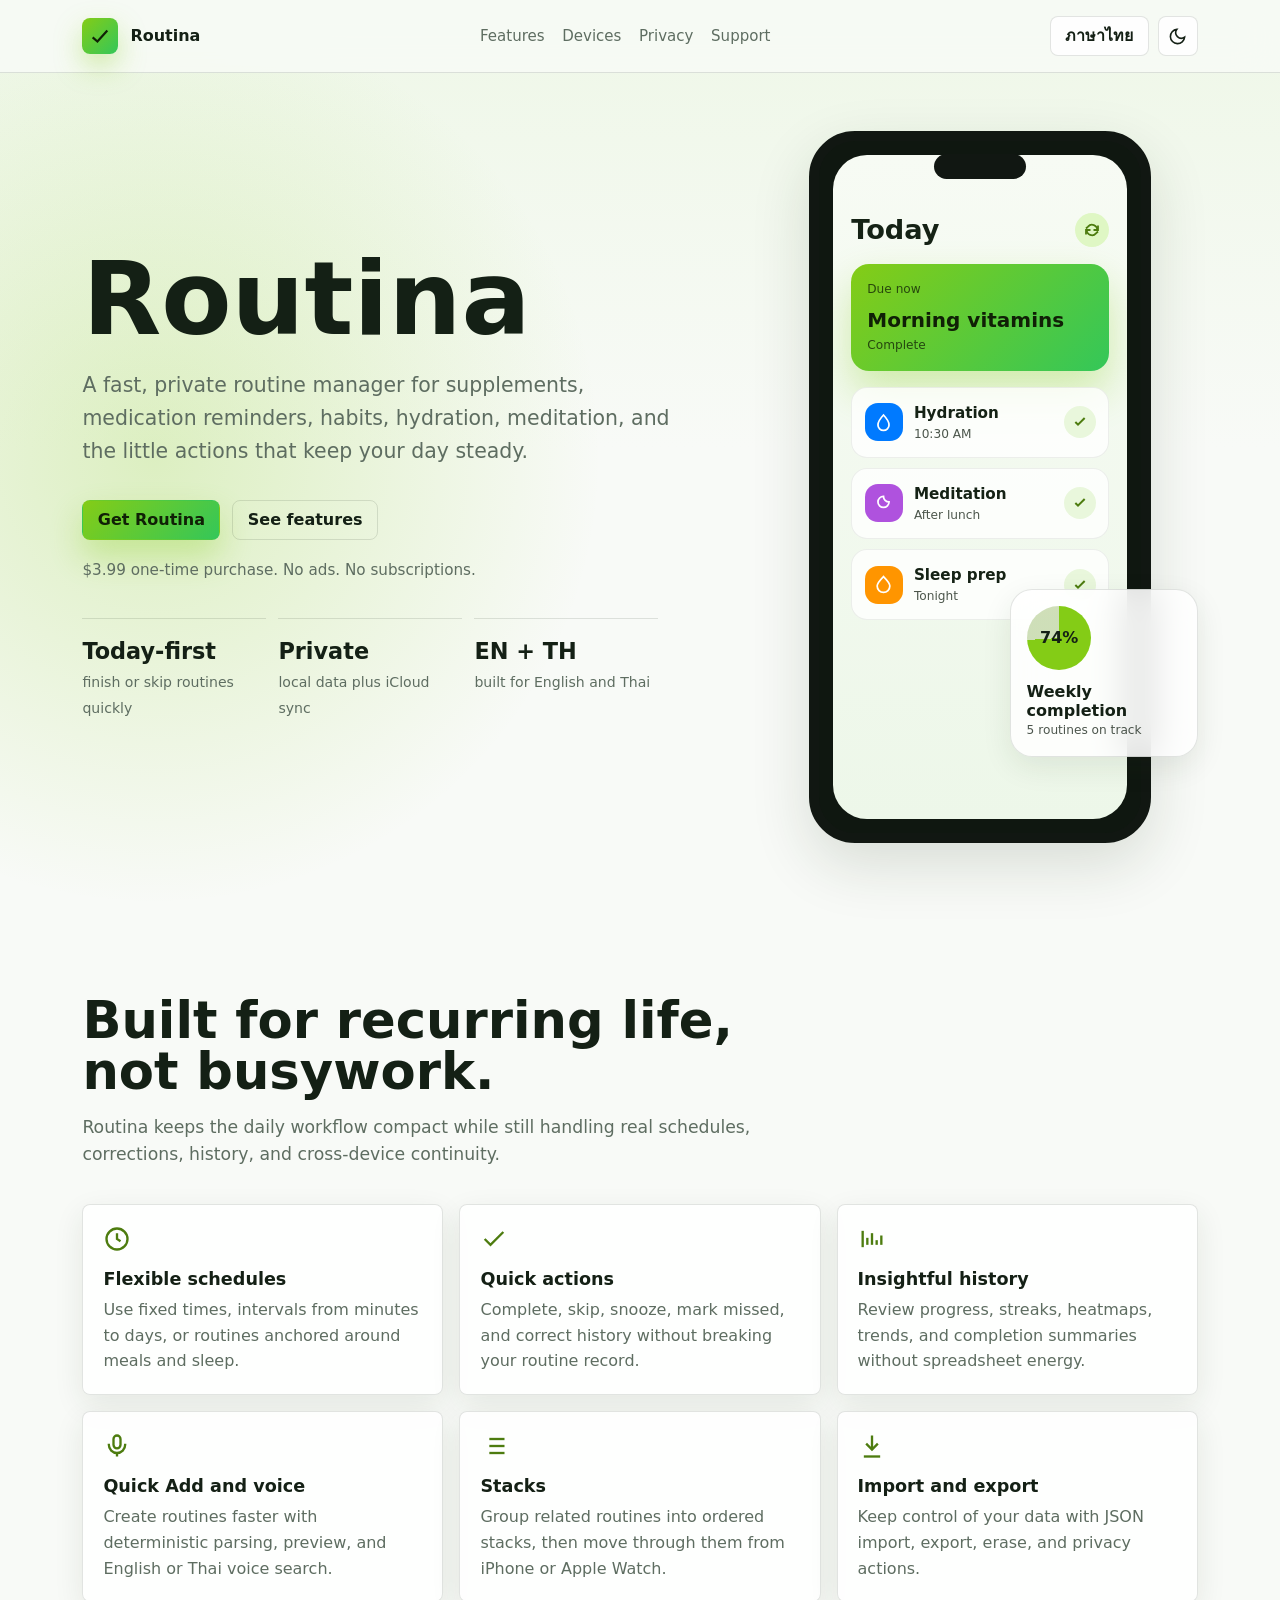
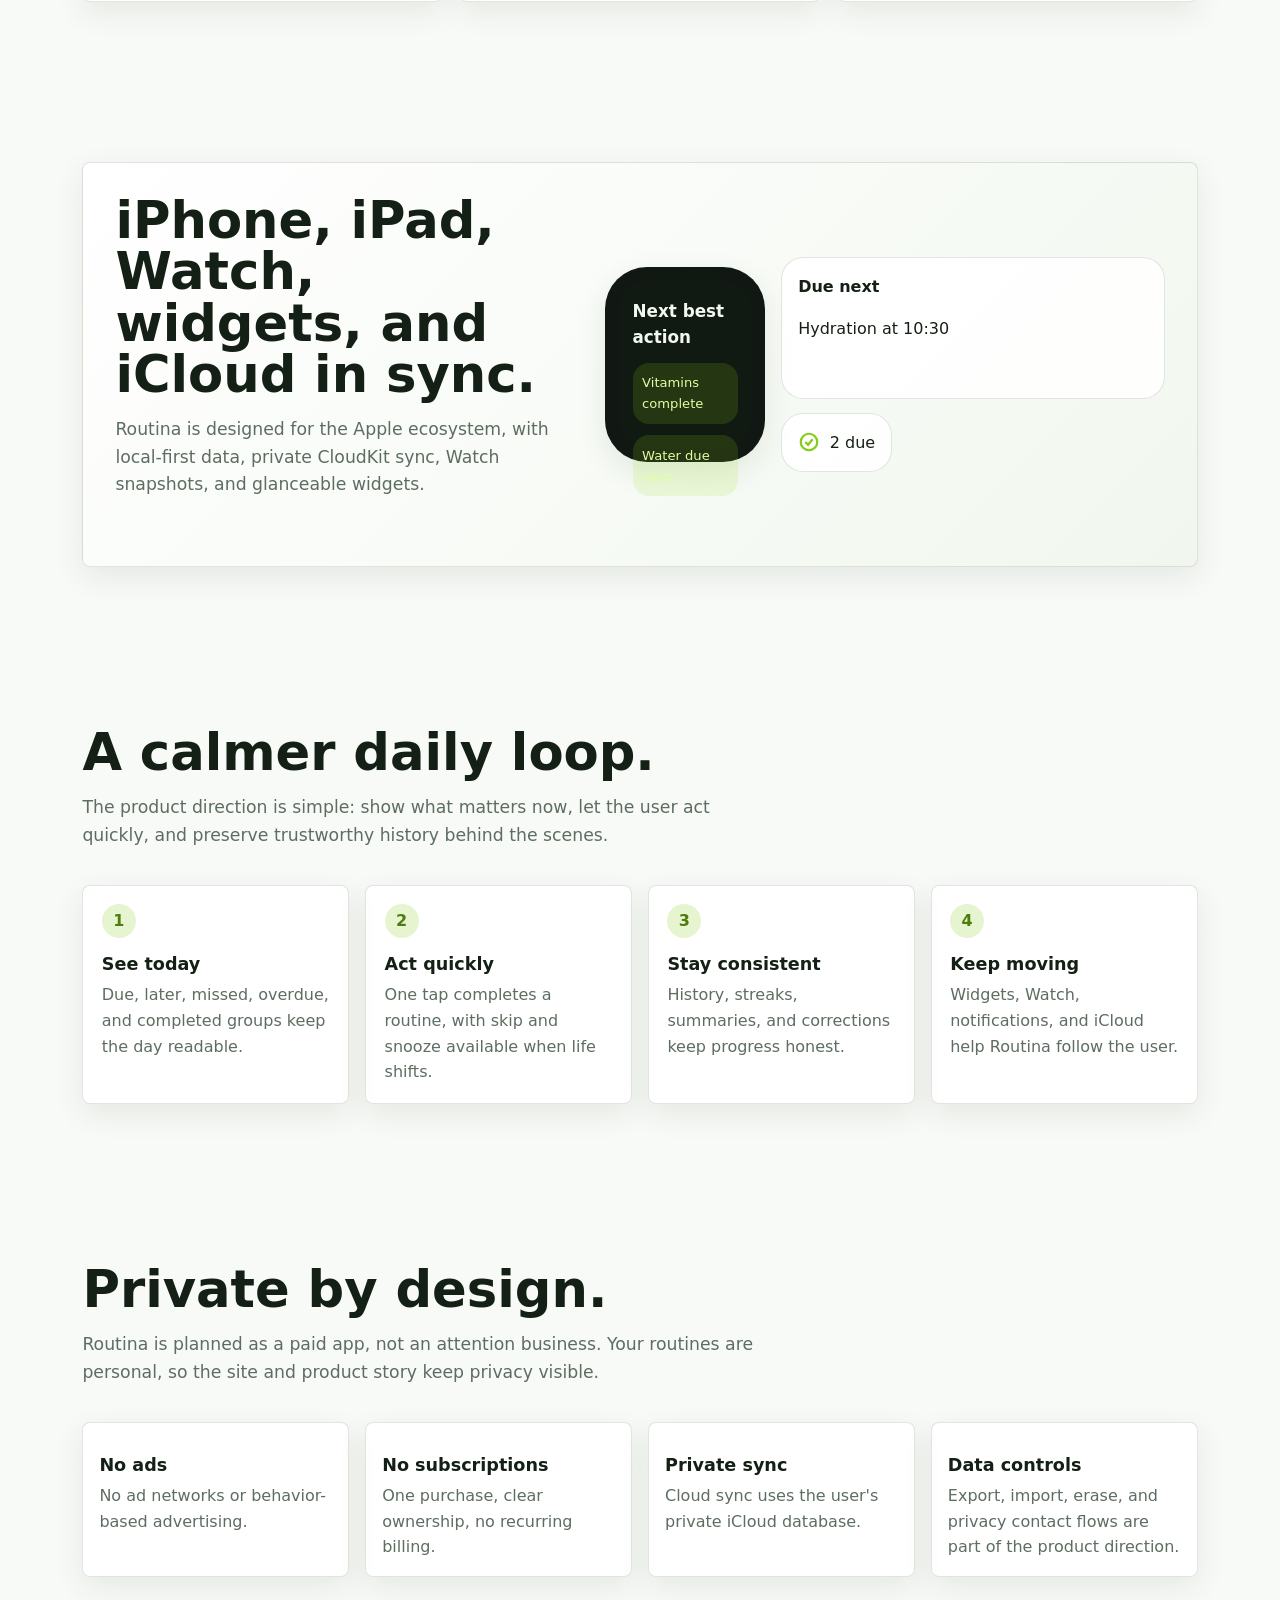
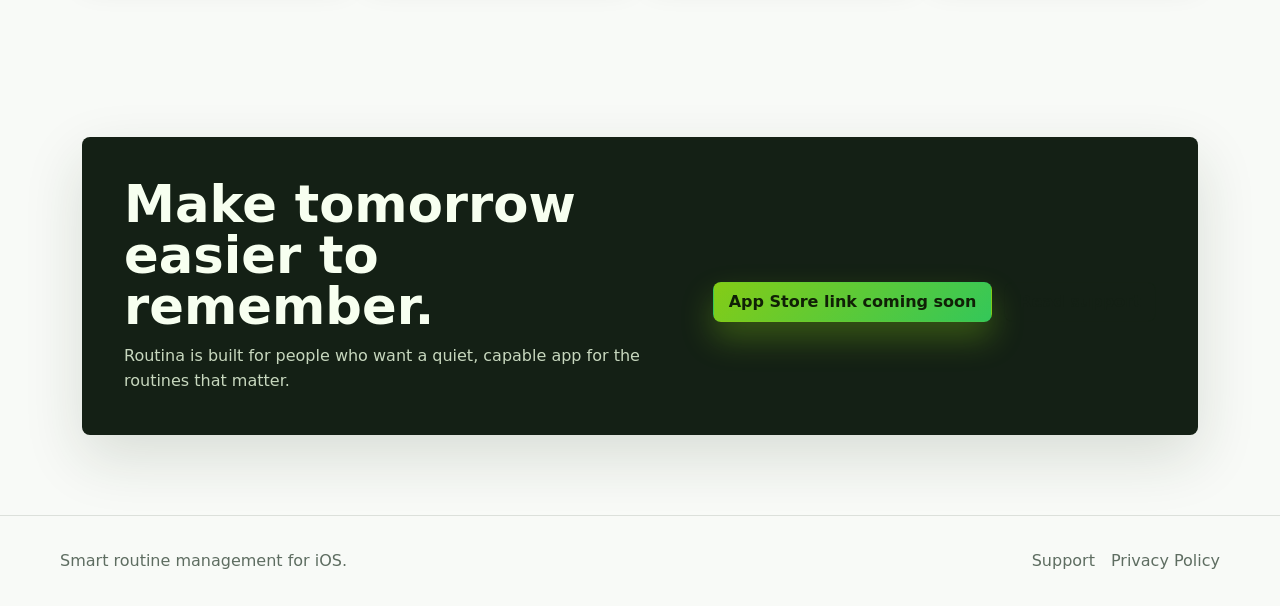
==== index.html @ 9a08f892 "Add Routina landing page" ====
<!doctype html>
<html lang="en">
  <head>
    <meta charset="utf-8">
    <meta name="viewport" content="width=device-width, initial-scale=1">
    <meta name="description" content="Routina is a private, bilingual routine management app for iPhone, iPad, Apple Watch, widgets, and iCloud.">
    <title>Routina | Smart Routine Management for iOS</title>
    <link rel="stylesheet" href="assets/styles.css">
  </head>
  <body>
    <a class="skip-link" href="#main">Skip to content</a>
    <header class="site-header">
      <nav class="nav" aria-label="Primary navigation">
        <a class="brand" href="index.html" aria-label="Routina home">
          <span class="brand-mark" aria-hidden="true">
            <svg width="22" height="22" viewBox="0 0 24 24" fill="none" stroke="currentColor" stroke-width="2.4"><path d="M4 13.5 9.2 18 20 6"/></svg>
          </span>
          <span>Routina</span>
        </a>
        <div class="nav-links">
          <a href="#features" data-i18n="navFeatures">Features</a>
          <a href="#devices" data-i18n="navDevices">Devices</a>
          <a href="#privacy" data-i18n="navPrivacy">Privacy</a>
          <a href="Docs/Support.html" data-i18n="navSupport">Support</a>
        </div>
        <div class="nav-actions">
          <button class="language-toggle" type="button" data-lang-toggle data-i18n="langLabel">ภาษาไทย</button>
          <button class="icon-button" type="button" data-theme-toggle data-i18n-aria="themeLabel" aria-label="Toggle theme"><svg aria-hidden="true" width="19" height="19" viewBox="0 0 24 24" fill="none" stroke="currentColor" stroke-width="2"><path d="M20.99 12.79A9 9 0 1 1 11.21 3a7 7 0 0 0 9.78 9.79Z"/></svg></button>
        </div>
      </nav>
    </header>

    <main id="main">
      <section class="hero" aria-labelledby="hero-title">
        <div class="hero-copy">
          <h1 id="hero-title" data-i18n="heroTitle">Routina</h1>
          <p data-i18n="heroBody">A fast, private routine manager for supplements, medication reminders, habits, hydration, meditation, and the little actions that keep your day steady.</p>
          <div class="hero-actions">
            <a class="button primary" href="#download" data-i18n="heroCta">Get Routina</a>
            <a class="button secondary" href="#features" data-i18n="heroSecondary">See features</a>
          </div>
          <div class="price-line" data-i18n="priceLine">$3.99 one-time purchase. No ads. No subscriptions.</div>
          <div class="hero-proof" aria-label="Product highlights">
            <div class="proof-item">
              <strong data-i18n="proofOneValue">Today-first</strong>
              <span data-i18n="proofOneLabel">finish or skip routines quickly</span>
            </div>
            <div class="proof-item">
              <strong data-i18n="proofTwoValue">Private</strong>
              <span data-i18n="proofTwoLabel">local data plus iCloud sync</span>
            </div>
            <div class="proof-item">
              <strong data-i18n="proofThreeValue">EN + TH</strong>
              <span data-i18n="proofThreeLabel">built for English and Thai</span>
            </div>
          </div>
        </div>

        <div class="phone-stage" aria-label="Routina app preview">
          <div class="phone" aria-hidden="true">
            <div class="phone-screen">
              <div class="screen-top">
                <h2 data-i18n="phoneToday">Today</h2>
                <div class="sync-dot">
                  <svg width="18" height="18" viewBox="0 0 24 24" fill="none" stroke="currentColor" stroke-width="2.4"><path d="M20 6v6h-6"/><path d="M4 18v-6h6"/><path d="M19 12a7 7 0 0 0-12.3-4.6L4 10"/><path d="M5 12a7 7 0 0 0 12.3 4.6L20 14"/></svg>
                </div>
              </div>
              <div class="next-card">
                <span data-i18n="phoneDue">Due now</span>
                <strong data-i18n="phoneMainRoutine">Morning vitamins</strong>
                <span data-i18n="phoneAction">Complete</span>
              </div>
              <div class="routine-list">
                <div class="routine-row">
                  <div class="routine-icon blue"><svg width="19" height="19" viewBox="0 0 24 24" fill="none" stroke="currentColor" stroke-width="2.2"><path d="M12 2.5S5 10 5 15a7 7 0 0 0 14 0c0-5-7-12.5-7-12.5Z"/></svg></div>
                  <div><strong data-i18n="rowOneTitle">Hydration</strong><span data-i18n="rowOneMeta">10:30 AM</span></div>
                  <div class="check-pill"><svg width="16" height="16" viewBox="0 0 24 24" fill="none" stroke="currentColor" stroke-width="3"><path d="m5 12 4 4L19 6"/></svg></div>
                </div>
                <div class="routine-row">
                  <div class="routine-icon purple"><svg width="19" height="19" viewBox="0 0 24 24" fill="none" stroke="currentColor" stroke-width="2.2"><path d="M12 3a7 7 0 0 0 7 7 7 7 0 1 1-7-7Z"/></svg></div>
                  <div><strong data-i18n="rowTwoTitle">Meditation</strong><span data-i18n="rowTwoMeta">After lunch</span></div>
                  <div class="check-pill"><svg width="16" height="16" viewBox="0 0 24 24" fill="none" stroke="currentColor" stroke-width="3"><path d="m5 12 4 4L19 6"/></svg></div>
                </div>
                <div class="routine-row">
                  <div class="routine-icon orange"><svg width="19" height="19" viewBox="0 0 24 24" fill="none" stroke="currentColor" stroke-width="2.2"><path d="M4 14a8 8 0 0 0 16 0c0-4-8-12-8-12S4 10 4 14Z"/></svg></div>
                  <div><strong data-i18n="rowThreeTitle">Sleep prep</strong><span data-i18n="rowThreeMeta">Tonight</span></div>
                  <div class="check-pill"><svg width="16" height="16" viewBox="0 0 24 24" fill="none" stroke="currentColor" stroke-width="3"><path d="m5 12 4 4L19 6"/></svg></div>
                </div>
              </div>
            </div>
          </div>
          <div class="floating-widget mini-widget">
            <div class="widget-ring" data-i18n="widgetProgress">74%</div>
            <strong data-i18n="widgetTitle">Weekly completion</strong>
            <span data-i18n="widgetMeta">5 routines on track</span>
          </div>
        </div>
      </section>

      <section class="section" id="features" aria-labelledby="features-title">
        <div class="section-header">
          <h2 id="features-title" data-i18n="featuresTitle">Built for recurring life, not busywork.</h2>
          <p data-i18n="featuresBody">Routina keeps the daily workflow compact while still handling real schedules, corrections, history, and cross-device continuity.</p>
        </div>
        <div class="feature-grid">
          <article class="feature-card">
            <svg width="28" height="28" viewBox="0 0 24 24" fill="none" stroke="currentColor" stroke-width="2"><circle cx="12" cy="12" r="9"/><path d="M12 7v5l3 2"/></svg>
            <h3 data-i18n="featureOneTitle">Flexible schedules</h3>
            <p data-i18n="featureOneBody">Use fixed times, intervals from minutes to days, or routines anchored around meals and sleep.</p>
          </article>
          <article class="feature-card">
            <svg width="28" height="28" viewBox="0 0 24 24" fill="none" stroke="currentColor" stroke-width="2"><path d="m4 12 5 5L20 6"/></svg>
            <h3 data-i18n="featureTwoTitle">Quick actions</h3>
            <p data-i18n="featureTwoBody">Complete, skip, snooze, mark missed, and correct history without breaking your routine record.</p>
          </article>
          <article class="feature-card">
            <svg width="28" height="28" viewBox="0 0 24 24" fill="none" stroke="currentColor" stroke-width="2"><path d="M4 19V5"/><path d="M8 17v-6"/><path d="M12 17V7"/><path d="M16 17v-4"/><path d="M20 17V9"/></svg>
            <h3 data-i18n="featureThreeTitle">Insightful history</h3>
            <p data-i18n="featureThreeBody">Review progress, streaks, heatmaps, trends, and completion summaries without spreadsheet energy.</p>
          </article>
          <article class="feature-card">
            <svg width="28" height="28" viewBox="0 0 24 24" fill="none" stroke="currentColor" stroke-width="2"><path d="M12 3a3 3 0 0 0-3 3v5a3 3 0 0 0 6 0V6a3 3 0 0 0-3-3Z"/><path d="M19 10v1a7 7 0 0 1-14 0v-1"/><path d="M12 18v3"/></svg>
            <h3 data-i18n="featureFourTitle">Quick Add and voice</h3>
            <p data-i18n="featureFourBody">Create routines faster with deterministic parsing, preview, and English or Thai voice search.</p>
          </article>
          <article class="feature-card">
            <svg width="28" height="28" viewBox="0 0 24 24" fill="none" stroke="currentColor" stroke-width="2"><path d="M8 6h13"/><path d="M8 12h13"/><path d="M8 18h13"/><path d="M3 6h.01"/><path d="M3 12h.01"/><path d="M3 18h.01"/></svg>
            <h3 data-i18n="featureFiveTitle">Stacks</h3>
            <p data-i18n="featureFiveBody">Group related routines into ordered stacks, then move through them from iPhone or Apple Watch.</p>
          </article>
          <article class="feature-card">
            <svg width="28" height="28" viewBox="0 0 24 24" fill="none" stroke="currentColor" stroke-width="2"><path d="M12 3v12"/><path d="m7 10 5 5 5-5"/><path d="M5 21h14"/></svg>
            <h3 data-i18n="featureSixTitle">Import and export</h3>
            <p data-i18n="featureSixBody">Keep control of your data with JSON import, export, erase, and privacy actions.</p>
          </article>
        </div>
      </section>

      <section class="section" id="devices" aria-labelledby="devices-title">
        <div class="device-band">
          <div class="section-header">
            <h2 id="devices-title" data-i18n="devicesTitle">iPhone, iPad, Watch, widgets, and iCloud in sync.</h2>
            <p data-i18n="devicesBody">Routina is designed for the Apple ecosystem, with local-first data, private CloudKit sync, Watch snapshots, and glanceable widgets.</p>
          </div>
          <div class="watch-widget" aria-hidden="true">
            <div class="watch">
              <div class="watch-screen">
                <strong data-i18n="watchTitle">Next best action</strong>
                <div class="watch-row" data-i18n="watchRowOne">Vitamins complete</div>
                <div class="watch-row" data-i18n="watchRowTwo">Water due soon</div>
              </div>
            </div>
            <div class="widget-stack">
              <div class="home-widget">
                <strong data-i18n="homeWidgetTitle">Due next</strong>
                <p data-i18n="homeWidgetBody">Hydration at 10:30</p>
              </div>
              <div class="lock-widget">
                <svg width="22" height="22" viewBox="0 0 24 24" fill="none" stroke="var(--accent)" stroke-width="2.4"><circle cx="12" cy="12" r="9"/><path d="m8 12 3 3 5-6"/></svg>
                <span data-i18n="lockWidgetBody">2 due</span>
              </div>
            </div>
          </div>
        </div>
      </section>

      <section class="section" aria-labelledby="workflow-title">
        <div class="section-header">
          <h2 id="workflow-title" data-i18n="workflowTitle">A calmer daily loop.</h2>
          <p data-i18n="workflowBody">The product direction is simple: show what matters now, let the user act quickly, and preserve trustworthy history behind the scenes.</p>
        </div>
        <div class="timeline">
          <article class="timeline-item"><span class="number">1</span><h3 data-i18n="stepOneTitle">See today</h3><p data-i18n="stepOneBody">Due, later, missed, overdue, and completed groups keep the day readable.</p></article>
          <article class="timeline-item"><span class="number">2</span><h3 data-i18n="stepTwoTitle">Act quickly</h3><p data-i18n="stepTwoBody">One tap completes a routine, with skip and snooze available when life shifts.</p></article>
          <article class="timeline-item"><span class="number">3</span><h3 data-i18n="stepThreeTitle">Stay consistent</h3><p data-i18n="stepThreeBody">History, streaks, summaries, and corrections keep progress honest.</p></article>
          <article class="timeline-item"><span class="number">4</span><h3 data-i18n="stepFourTitle">Keep moving</h3><p data-i18n="stepFourBody">Widgets, Watch, notifications, and iCloud help Routina follow the user.</p></article>
        </div>
      </section>

      <section class="section" id="privacy" aria-labelledby="privacy-title">
        <div class="section-header">
          <h2 id="privacy-title" data-i18n="privacyTitle">Private by design.</h2>
          <p data-i18n="privacyBody">Routina is planned as a paid app, not an attention business. Your routines are personal, so the site and product story keep privacy visible.</p>
        </div>
        <div class="privacy-strip">
          <article class="privacy-item"><h3 data-i18n="privacyOneTitle">No ads</h3><p data-i18n="privacyOneBody">No ad networks or behavior-based advertising.</p></article>
          <article class="privacy-item"><h3 data-i18n="privacyTwoTitle">No subscriptions</h3><p data-i18n="privacyTwoBody">One purchase, clear ownership, no recurring billing.</p></article>
          <article class="privacy-item"><h3 data-i18n="privacyThreeTitle">Private sync</h3><p data-i18n="privacyThreeBody">Cloud sync uses the user's private iCloud database.</p></article>
          <article class="privacy-item"><h3 data-i18n="privacyFourTitle">Data controls</h3><p data-i18n="privacyFourBody">Export, import, erase, and privacy contact flows are part of the product direction.</p></article>
        </div>
      </section>

      <section class="section" id="download" aria-labelledby="download-title">
        <div class="download-band">
          <div>
            <h2 id="download-title" data-i18n="finalTitle">Make tomorrow easier to remember.</h2>
            <p data-i18n="finalBody">Routina is built for people who want a quiet, capable app for the routines that matter.</p>
          </div>
          <div class="hero-actions">
            <a class="button primary" href="#" data-i18n="finalCta">App Store link coming soon</a>
            <a class="button secondary" href="Docs/Support.html" data-i18n="finalSupport">Read support</a>
          </div>
        </div>
      </section>
    </main>

    <footer class="site-footer">
      <div class="footer-inner">
        <span data-i18n="footerTagline">Smart routine management for iOS.</span>
        <div class="footer-links">
          <a href="Docs/Support.html" data-i18n="navSupport">Support</a>
          <a href="Docs/Privacy.html" data-i18n="navDocsPrivacy">Privacy Policy</a>
        </div>
      </div>
    </footer>
    <script src="assets/site.js"></script>
  </body>
</html>
---- assets/styles.css ----
:root {
  color-scheme: light;
  --bg: #f8faf7;
  --bg-strong: #eef7e7;
  --surface: #ffffff;
  --surface-soft: #f1f7ee;
  --surface-elevated: rgba(255, 255, 255, 0.86);
  --text: #142015;
  --muted: #5e6d61;
  --border: rgba(20, 32, 21, 0.12);
  --accent: #84cc16;
  --accent-strong: #4d7c0f;
  --orange: #ff9500;
  --green: #34c759;
  --blue: #007aff;
  --purple: #af52de;
  --amber: #f59e0b;
  --red: #ef4444;
  --shadow: 0 22px 60px rgba(31, 52, 22, 0.14);
  --shadow-soft: 0 10px 30px rgba(31, 52, 22, 0.09);
  --radius: 8px;
  --max: 1160px;
}

:root[data-theme="dark"] {
  color-scheme: dark;
  --bg: #071108;
  --bg-strong: #101d12;
  --surface: #111a12;
  --surface-soft: #172417;
  --surface-elevated: rgba(17, 26, 18, 0.88);
  --text: #f3f8ef;
  --muted: #afbaaa;
  --border: rgba(243, 248, 239, 0.13);
  --accent: #9be31f;
  --accent-strong: #c7f85f;
  --shadow: 0 22px 60px rgba(0, 0, 0, 0.42);
  --shadow-soft: 0 10px 30px rgba(0, 0, 0, 0.25);
}

* {
  box-sizing: border-box;
}

html {
  scroll-behavior: smooth;
}

body {
  margin: 0;
  background:
    radial-gradient(circle at 12% 12%, color-mix(in srgb, var(--accent) 24%, transparent), transparent 28rem),
    linear-gradient(180deg, var(--bg-strong), var(--bg) 28rem);
  color: var(--text);
  font-family: Inter, ui-sans-serif, system-ui, -apple-system, BlinkMacSystemFont, "Segoe UI", sans-serif;
  font-size: 16px;
  line-height: 1.6;
}

body.docs-page {
  background: linear-gradient(180deg, var(--bg-strong), var(--bg) 18rem);
}

a {
  color: inherit;
}

img,
svg {
  display: block;
  max-width: 100%;
}

button {
  font: inherit;
}

.skip-link {
  position: fixed;
  left: 1rem;
  top: 1rem;
  z-index: 100;
  transform: translateY(-150%);
  background: var(--text);
  color: var(--bg);
  padding: 0.7rem 1rem;
  border-radius: var(--radius);
}

.skip-link:focus {
  transform: translateY(0);
}

.site-header {
  position: sticky;
  top: 0;
  z-index: 20;
  backdrop-filter: blur(20px);
  background: color-mix(in srgb, var(--bg) 82%, transparent);
  border-bottom: 1px solid var(--border);
}

.nav {
  max-width: var(--max);
  margin: 0 auto;
  min-height: 72px;
  padding: 0 1.4rem;
  display: flex;
  align-items: center;
  justify-content: space-between;
  gap: 1.25rem;
}

.brand {
  display: inline-flex;
  align-items: center;
  gap: 0.75rem;
  text-decoration: none;
  font-weight: 800;
  letter-spacing: 0;
}

.brand-mark {
  width: 36px;
  height: 36px;
  border-radius: 8px;
  display: grid;
  place-items: center;
  background: linear-gradient(135deg, var(--accent), #34c759);
  color: #102006;
  box-shadow: 0 12px 28px color-mix(in srgb, var(--accent) 35%, transparent);
}

.nav-links {
  display: flex;
  align-items: center;
  gap: 1.1rem;
  font-size: 0.94rem;
  color: var(--muted);
}

.nav-links a {
  text-decoration: none;
}

.nav-links a:hover {
  color: var(--text);
}

.nav-actions {
  display: flex;
  align-items: center;
  gap: 0.55rem;
}

.icon-button,
.language-toggle,
.button {
  min-height: 40px;
  border: 1px solid var(--border);
  border-radius: var(--radius);
  background: var(--surface-elevated);
  color: var(--text);
  display: inline-flex;
  align-items: center;
  justify-content: center;
  gap: 0.5rem;
  cursor: pointer;
  text-decoration: none;
  transition: transform 160ms ease, border-color 160ms ease, background 160ms ease;
}

.icon-button {
  width: 40px;
}

.language-toggle,
.button {
  padding: 0 0.9rem;
  font-weight: 750;
}

.button.primary {
  border-color: transparent;
  background: linear-gradient(135deg, var(--accent), var(--green));
  color: #102006;
  box-shadow: 0 16px 32px color-mix(in srgb, var(--accent) 32%, transparent);
}

.button.secondary {
  background: transparent;
}

.button:hover,
.icon-button:hover,
.language-toggle:hover {
  transform: translateY(-1px);
  border-color: color-mix(in srgb, var(--accent) 55%, var(--border));
}

.hero,
.section,
.docs-shell {
  max-width: var(--max);
  margin: 0 auto;
  padding-left: 1.4rem;
  padding-right: 1.4rem;
}

.hero {
  min-height: calc(100vh - 72px);
  display: grid;
  grid-template-columns: minmax(0, 1fr) minmax(330px, 0.72fr);
  gap: clamp(2rem, 6vw, 5rem);
  align-items: center;
  padding-top: 3.6rem;
  padding-bottom: 4.5rem;
}

.hero-copy h1 {
  max-width: 12ch;
  margin: 0;
  font-size: clamp(3.25rem, 8vw, 7.4rem);
  line-height: 0.9;
  letter-spacing: 0;
}

.hero-copy p {
  max-width: 40rem;
  margin: 1.5rem 0 0;
  color: var(--muted);
  font-size: clamp(1.05rem, 2vw, 1.28rem);
}

.hero-actions {
  display: flex;
  flex-wrap: wrap;
  gap: 0.75rem;
  margin-top: 2rem;
}

.price-line {
  margin-top: 1.15rem;
  color: var(--muted);
  font-size: 0.95rem;
}

.hero-proof {
  display: grid;
  grid-template-columns: repeat(3, minmax(0, 1fr));
  gap: 0.75rem;
  margin-top: 2.25rem;
  max-width: 36rem;
}

.proof-item {
  border-top: 1px solid var(--border);
  padding-top: 0.9rem;
}

.proof-item strong {
  display: block;
  font-size: 1.4rem;
}

.proof-item span {
  color: var(--muted);
  font-size: 0.88rem;
}

.phone-stage {
  position: relative;
  min-height: 620px;
  display: grid;
  place-items: center;
}

.phone {
  position: relative;
  width: min(100%, 342px);
  aspect-ratio: 0.48;
  border: 10px solid #111712;
  border-radius: 46px;
  background: #0f1710;
  box-shadow: var(--shadow);
  padding: 14px;
  overflow: hidden;
}

:root[data-theme="dark"] .phone {
  border-color: #202820;
}

.phone::before {
  content: "";
  position: absolute;
  top: 13px;
  left: 50%;
  width: 92px;
  height: 25px;
  transform: translateX(-50%);
  border-radius: 999px;
  background: #111712;
  z-index: 2;
}

.phone-screen {
  height: 100%;
  border-radius: 34px;
  background: linear-gradient(180deg, #f7fbf4 0%, #edf7e9 100%);
  color: #152215;
  padding: 58px 18px 18px;
  overflow: hidden;
}

.screen-top {
  display: flex;
  justify-content: space-between;
  align-items: center;
  gap: 1rem;
}

.screen-top h2 {
  margin: 0;
  font-size: 1.7rem;
  line-height: 1;
}

.sync-dot {
  width: 34px;
  height: 34px;
  border-radius: 50%;
  background: #dff7c4;
  display: grid;
  place-items: center;
  color: #4d7c0f;
}

.next-card {
  margin-top: 1.1rem;
  padding: 1rem;
  border-radius: 18px;
  background: linear-gradient(135deg, #84cc16, #34c759);
  color: #102006;
  box-shadow: 0 20px 40px rgba(132, 204, 22, 0.32);
}

.next-card span,
.routine-row span,
.mini-widget span {
  display: block;
  font-size: 0.76rem;
  opacity: 0.76;
}

.next-card strong {
  display: block;
  margin-top: 0.25rem;
  font-size: 1.25rem;
}

.routine-list {
  display: grid;
  gap: 0.65rem;
  margin-top: 1rem;
}

.routine-row {
  display: grid;
  grid-template-columns: 38px 1fr auto;
  align-items: center;
  gap: 0.7rem;
  padding: 0.78rem;
  border-radius: 16px;
  background: rgba(255, 255, 255, 0.78);
  border: 1px solid rgba(21, 34, 21, 0.07);
}

.routine-icon {
  width: 38px;
  height: 38px;
  border-radius: 13px;
  display: grid;
  place-items: center;
  color: white;
}

.routine-icon.orange { background: var(--orange); }
.routine-icon.blue { background: var(--blue); }
.routine-icon.purple { background: var(--purple); }
.routine-icon.red { background: var(--red); }

.routine-row strong {
  display: block;
  font-size: 0.95rem;
}

.check-pill {
  width: 32px;
  height: 32px;
  border-radius: 50%;
  background: #e9f7dc;
  display: grid;
  place-items: center;
  color: #4d7c0f;
}

.floating-widget {
  position: absolute;
  right: 0;
  bottom: 86px;
  width: 188px;
  padding: 1rem;
  border-radius: 22px;
  background: var(--surface-elevated);
  border: 1px solid var(--border);
  box-shadow: var(--shadow-soft);
  backdrop-filter: blur(18px);
}

.widget-ring {
  width: 64px;
  height: 64px;
  border-radius: 50%;
  background: conic-gradient(var(--accent) 74%, color-mix(in srgb, var(--accent) 20%, var(--border)) 0);
  display: grid;
  place-items: center;
  color: var(--text);
  font-weight: 850;
  margin-bottom: 0.75rem;
}

.mini-widget strong {
  display: block;
  line-height: 1.2;
}

.section {
  padding-top: 5rem;
  padding-bottom: 5rem;
}

.section-header {
  max-width: 680px;
  margin-bottom: 2.2rem;
}

.section-header h2,
.docs-shell h1 {
  margin: 0;
  font-size: clamp(2rem, 4vw, 3.6rem);
  line-height: 1;
  letter-spacing: 0;
}

.section-header p,
.docs-shell .lead {
  margin: 1rem 0 0;
  color: var(--muted);
  font-size: 1.08rem;
}

.feature-grid {
  display: grid;
  grid-template-columns: repeat(3, minmax(0, 1fr));
  gap: 1rem;
}

.feature-card,
.timeline-item,
.privacy-item,
.support-card {
  border: 1px solid var(--border);
  border-radius: var(--radius);
  background: var(--surface-elevated);
  box-shadow: var(--shadow-soft);
}

.feature-card {
  padding: 1.25rem;
}

.feature-card svg,
.support-card svg {
  color: var(--accent-strong);
}

.feature-card h3,
.timeline-item h3,
.privacy-item h3,
.support-card h2 {
  margin: 1rem 0 0.45rem;
  font-size: 1.1rem;
  line-height: 1.2;
}

.feature-card p,
.timeline-item p,
.privacy-item p,
.support-card p,
.support-card li {
  color: var(--muted);
  margin: 0;
}

.device-band {
  display: grid;
  grid-template-columns: minmax(0, 0.9fr) minmax(0, 1.1fr);
  gap: 2rem;
  align-items: center;
  padding: 2rem;
  border-radius: var(--radius);
  background: linear-gradient(135deg, var(--surface), var(--surface-soft));
  border: 1px solid var(--border);
  box-shadow: var(--shadow-soft);
}

.watch-widget {
  display: grid;
  grid-template-columns: 160px 1fr;
  gap: 1rem;
  align-items: center;
}

.watch {
  aspect-ratio: 0.82;
  border-radius: 42px;
  padding: 13px;
  background: #111712;
  box-shadow: var(--shadow-soft);
}

.watch-screen {
  height: 100%;
  border-radius: 32px;
  background: #111a12;
  color: #f3f8ef;
  padding: 1.1rem 0.9rem;
}

.watch-screen strong {
  display: block;
  font-size: 1.05rem;
}

.watch-row {
  margin-top: 0.7rem;
  padding: 0.6rem;
  border-radius: 16px;
  background: rgba(155, 227, 31, 0.14);
  color: #dfffa1;
  font-size: 0.82rem;
}

.widget-stack {
  display: grid;
  gap: 0.85rem;
}

.home-widget,
.lock-widget {
  border: 1px solid var(--border);
  background: var(--surface-elevated);
  border-radius: 22px;
  padding: 1rem;
}

.home-widget {
  min-height: 142px;
}

.lock-widget {
  display: inline-flex;
  width: fit-content;
  align-items: center;
  gap: 0.6rem;
}

.timeline {
  display: grid;
  grid-template-columns: repeat(4, minmax(0, 1fr));
  gap: 1rem;
}

.timeline-item {
  padding: 1.15rem;
}

.timeline-item .number {
  display: inline-grid;
  place-items: center;
  width: 34px;
  height: 34px;
  border-radius: 50%;
  background: color-mix(in srgb, var(--accent) 20%, var(--surface));
  color: var(--accent-strong);
  font-weight: 850;
}

.privacy-strip {
  display: grid;
  grid-template-columns: repeat(4, minmax(0, 1fr));
  gap: 1rem;
}

.privacy-item {
  padding: 1rem;
}

.download-band {
  display: grid;
  grid-template-columns: minmax(0, 1fr) auto;
  gap: 1rem;
  align-items: center;
  border-radius: var(--radius);
  background: #142015;
  color: #f7fff0;
  padding: clamp(1.5rem, 4vw, 2.6rem);
  box-shadow: var(--shadow);
}

.download-band p {
  color: #c7d7be;
  margin: 0.65rem 0 0;
  max-width: 42rem;
}

.download-band h2 {
  margin: 0;
  font-size: clamp(2rem, 4vw, 3.6rem);
  line-height: 1;
}

.site-footer {
  border-top: 1px solid var(--border);
  padding: 2rem 1.4rem;
  color: var(--muted);
}

.footer-inner {
  max-width: var(--max);
  margin: 0 auto;
  display: flex;
  justify-content: space-between;
  gap: 1rem;
  flex-wrap: wrap;
}

.footer-links {
  display: flex;
  gap: 1rem;
  flex-wrap: wrap;
}

.footer-links a {
  color: var(--muted);
  text-decoration: none;
}

.footer-links a:hover {
  color: var(--text);
}

.docs-shell {
  padding-top: 4rem;
  padding-bottom: 5rem;
}

.docs-grid {
  margin-top: 2rem;
  display: grid;
  grid-template-columns: minmax(0, 1fr);
  gap: 1rem;
  max-width: 820px;
}

.support-card {
  padding: 1.4rem;
}

.support-card ul {
  margin: 0.8rem 0 0;
  padding-left: 1.2rem;
}

.support-card li + li {
  margin-top: 0.4rem;
}

.doc-meta {
  display: inline-flex;
  margin-bottom: 1rem;
  color: var(--muted);
  font-size: 0.95rem;
}

@media (prefers-reduced-motion: no-preference) {
  .phone {
    animation: lift 5s ease-in-out infinite;
  }

  .floating-widget {
    animation: drift 5.5s ease-in-out infinite;
  }
}

@keyframes lift {
  0%, 100% { transform: translateY(0); }
  50% { transform: translateY(-10px); }
}

@keyframes drift {
  0%, 100% { transform: translateY(0) rotate(0deg); }
  50% { transform: translateY(8px) rotate(-1deg); }
}

@media (max-width: 900px) {
  .nav {
    min-height: auto;
    padding-top: 0.85rem;
    padding-bottom: 0.85rem;
    flex-wrap: wrap;
  }

  .nav-links {
    order: 3;
    width: 100%;
    justify-content: space-between;
    overflow-x: auto;
    padding-bottom: 0.2rem;
  }

  .hero {
    min-height: auto;
    grid-template-columns: 1fr;
    padding-top: 3rem;
  }

  .phone-stage {
    min-height: 560px;
  }

  .floating-widget {
    right: 4%;
  }

  .feature-grid,
  .timeline,
  .privacy-strip {
    grid-template-columns: repeat(2, minmax(0, 1fr));
  }

  .device-band,
  .download-band {
    grid-template-columns: 1fr;
  }
}

@media (max-width: 620px) {
  .brand span {
    display: none;
  }

  .hero,
  .section,
  .docs-shell {
    padding-left: 1rem;
    padding-right: 1rem;
  }

  .hero-copy h1 {
    max-width: 9ch;
  }

  .hero-proof,
  .feature-grid,
  .timeline,
  .privacy-strip,
  .watch-widget {
    grid-template-columns: 1fr;
  }

  .phone-stage {
    min-height: 520px;
  }

  .phone {
    width: min(100%, 300px);
  }

  .floating-widget {
    width: 164px;
    right: 0.4rem;
    bottom: 42px;
  }

  .device-band {
    padding: 1rem;
  }

  .download-band .hero-actions {
    margin-top: 0.5rem;
  }
}
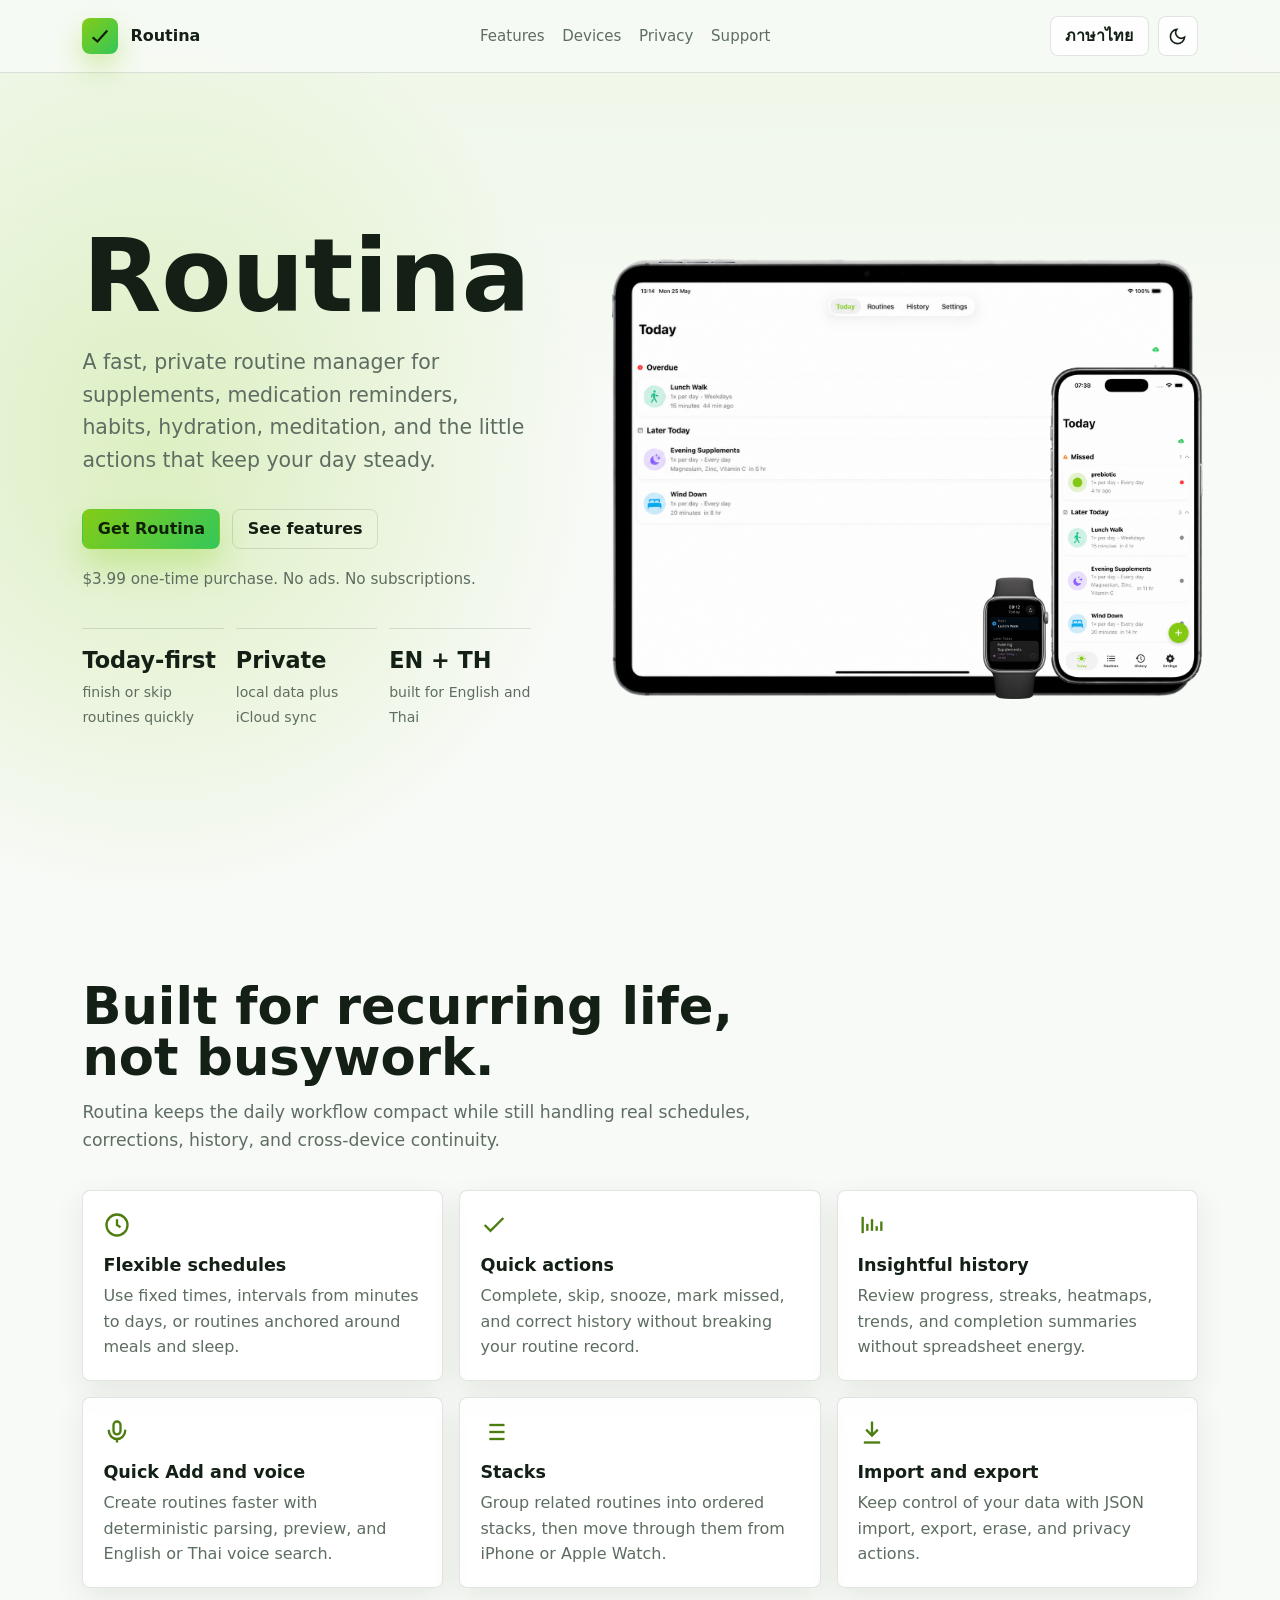
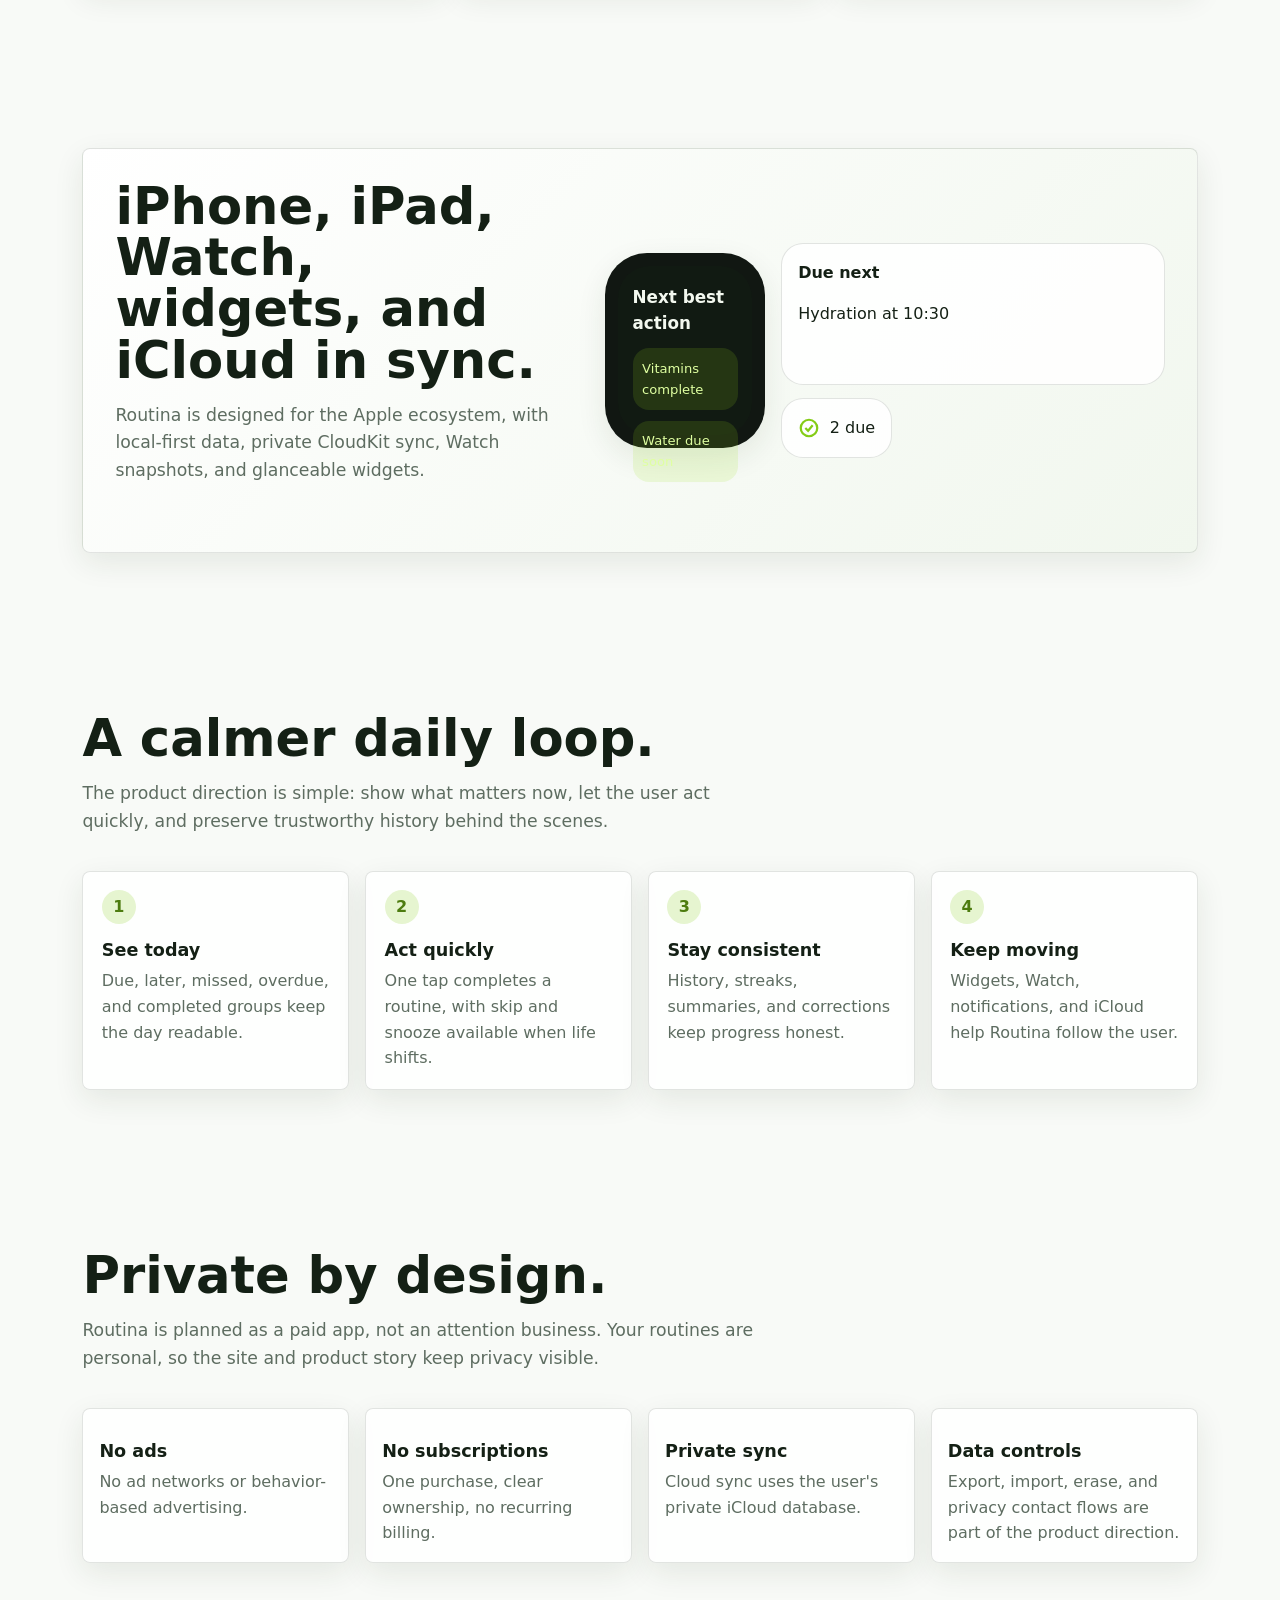
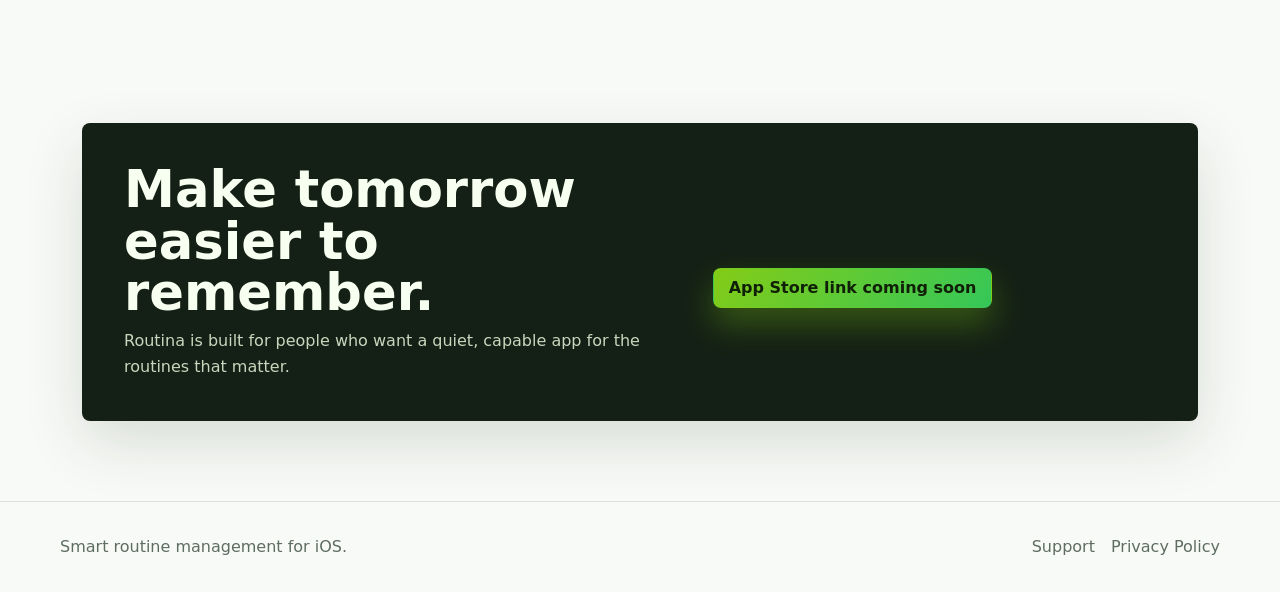
==== commit 4d423501: "update devices layout (iphone, ipad, watch)" ====
--- a/index.html
+++ b/index.html
@@ -56,44 +56,31 @@
           </div>
         </div>
 
-        <div class="phone-stage" aria-label="Routina app preview">
-          <div class="phone" aria-hidden="true">
-            <div class="phone-screen">
-              <div class="screen-top">
-                <h2 data-i18n="phoneToday">Today</h2>
-                <div class="sync-dot">
-                  <svg width="18" height="18" viewBox="0 0 24 24" fill="none" stroke="currentColor" stroke-width="2.4"><path d="M20 6v6h-6"/><path d="M4 18v-6h6"/><path d="M19 12a7 7 0 0 0-12.3-4.6L4 10"/><path d="M5 12a7 7 0 0 0 12.3 4.6L20 14"/></svg>
-                </div>
-              </div>
-              <div class="next-card">
-                <span data-i18n="phoneDue">Due now</span>
-                <strong data-i18n="phoneMainRoutine">Morning vitamins</strong>
-                <span data-i18n="phoneAction">Complete</span>
-              </div>
-              <div class="routine-list">
-                <div class="routine-row">
-                  <div class="routine-icon blue"><svg width="19" height="19" viewBox="0 0 24 24" fill="none" stroke="currentColor" stroke-width="2.2"><path d="M12 2.5S5 10 5 15a7 7 0 0 0 14 0c0-5-7-12.5-7-12.5Z"/></svg></div>
-                  <div><strong data-i18n="rowOneTitle">Hydration</strong><span data-i18n="rowOneMeta">10:30 AM</span></div>
-                  <div class="check-pill"><svg width="16" height="16" viewBox="0 0 24 24" fill="none" stroke="currentColor" stroke-width="3"><path d="m5 12 4 4L19 6"/></svg></div>
-                </div>
-                <div class="routine-row">
-                  <div class="routine-icon purple"><svg width="19" height="19" viewBox="0 0 24 24" fill="none" stroke="currentColor" stroke-width="2.2"><path d="M12 3a7 7 0 0 0 7 7 7 7 0 1 1-7-7Z"/></svg></div>
-                  <div><strong data-i18n="rowTwoTitle">Meditation</strong><span data-i18n="rowTwoMeta">After lunch</span></div>
-                  <div class="check-pill"><svg width="16" height="16" viewBox="0 0 24 24" fill="none" stroke="currentColor" stroke-width="3"><path d="m5 12 4 4L19 6"/></svg></div>
-                </div>
-                <div class="routine-row">
-                  <div class="routine-icon orange"><svg width="19" height="19" viewBox="0 0 24 24" fill="none" stroke="currentColor" stroke-width="2.2"><path d="M4 14a8 8 0 0 0 16 0c0-4-8-12-8-12S4 10 4 14Z"/></svg></div>
-                  <div><strong data-i18n="rowThreeTitle">Sleep prep</strong><span data-i18n="rowThreeMeta">Tonight</span></div>
-                  <div class="check-pill"><svg width="16" height="16" viewBox="0 0 24 24" fill="none" stroke="currentColor" stroke-width="3"><path d="m5 12 4 4L19 6"/></svg></div>
-                </div>
-              </div>
-            </div>
-          </div>
-          <div class="floating-widget mini-widget">
-            <div class="widget-ring" data-i18n="widgetProgress">74%</div>
-            <strong data-i18n="widgetTitle">Weekly completion</strong>
-            <span data-i18n="widgetMeta">5 routines on track</span>
-          </div>
+        <div class="hero-mockup" aria-label="Routina app preview">
+          <img
+            src="assets/images/ipad%20with%20frame-en.png"
+            alt="Routina app on iPad"
+            class="hero-ipad"
+            data-img-en="assets/images/ipad%20with%20frame-en.png"
+            data-img-th="assets/images/ipad%20with%20frame-th.png"
+            loading="eager"
+            decoding="async">
+          <img
+            src="assets/images/iphone%20frame-en.png"
+            alt="Routina app on iPhone"
+            class="hero-iphone"
+            data-img-en="assets/images/iphone%20frame-en.png"
+            data-img-th="assets/images/iphone%20frame-th.png"
+            loading="eager"
+            decoding="async">
+          <img
+            src="assets/images/watch%20with%20frame-en.png"
+            alt="Routina app on Apple Watch"
+            class="hero-watch"
+            data-img-en="assets/images/watch%20with%20frame-en.png"
+            data-img-th="assets/images/watch%20with%20frame-th.png"
+            loading="eager"
+            decoding="async">
         </div>
       </section>
 
--- a/assets/styles.css
+++ b/assets/styles.css
@@ -209,12 +209,18 @@
 
 .hero {
   min-height: calc(100vh - 72px);
-  display: grid;
-  grid-template-columns: minmax(0, 1fr) minmax(330px, 0.72fr);
+  display: flex;
+  flex-direction: column;
   gap: clamp(2rem, 6vw, 5rem);
   align-items: center;
   padding-top: 3.6rem;
   padding-bottom: 4.5rem;
+  overflow: visible;
+}
+
+.hero-copy {
+  flex: 1;
+  width: 100%;
 }
 
 .hero-copy h1 {
@@ -268,171 +274,47 @@
   font-size: 0.88rem;
 }
 
-.phone-stage {
+.hero-mockup {
   position: relative;
-  min-height: 620px;
-  display: grid;
-  place-items: center;
-}
-
-.phone {
-  position: relative;
-  width: min(100%, 342px);
-  aspect-ratio: 0.48;
-  border: 10px solid #111712;
-  border-radius: 46px;
-  background: #0f1710;
-  box-shadow: var(--shadow);
-  padding: 14px;
-  overflow: hidden;
-}
-
-:root[data-theme="dark"] .phone {
-  border-color: #202820;
-}
-
-.phone::before {
-  content: "";
+  width: 100%;
+  max-width: 550px;
+  display: inline-block;
+  flex: 1.5;
+}
+
+.hero-mockup img {
+  display: block;
+  max-width: 100%;
+  height: auto;
+  background: transparent;
+}
+
+/* iPad — base layer, fills container */
+.hero-ipad {
+  width: 100%;
+  display: block;
+  z-index: 1;
+  border-radius: 10px;
+}
+
+/* iPhone — overlaps bottom-right of iPad, ~32% width */
+.hero-iphone {
   position: absolute;
-  top: 13px;
-  left: 50%;
-  width: 92px;
-  height: 25px;
-  transform: translateX(-50%);
-  border-radius: 999px;
-  background: #111712;
+  width: 32%;
+  right: -4%;
+  bottom: 0;
   z-index: 2;
-}
-
-.phone-screen {
-  height: 100%;
-  border-radius: 34px;
-  background: linear-gradient(180deg, #f7fbf4 0%, #edf7e9 100%);
-  color: #152215;
-  padding: 58px 18px 18px;
-  overflow: hidden;
-}
-
-.screen-top {
-  display: flex;
-  justify-content: space-between;
-  align-items: center;
-  gap: 1rem;
-}
-
-.screen-top h2 {
-  margin: 0;
-  font-size: 1.7rem;
-  line-height: 1;
-}
-
-.sync-dot {
-  width: 34px;
-  height: 34px;
-  border-radius: 50%;
-  background: #dff7c4;
-  display: grid;
-  place-items: center;
-  color: #4d7c0f;
-}
-
-.next-card {
-  margin-top: 1.1rem;
-  padding: 1rem;
-  border-radius: 18px;
-  background: linear-gradient(135deg, #84cc16, #34c759);
-  color: #102006;
-  box-shadow: 0 20px 40px rgba(132, 204, 22, 0.32);
-}
-
-.next-card span,
-.routine-row span,
-.mini-widget span {
-  display: block;
-  font-size: 0.76rem;
-  opacity: 0.76;
-}
-
-.next-card strong {
-  display: block;
-  margin-top: 0.25rem;
-  font-size: 1.25rem;
-}
-
-.routine-list {
-  display: grid;
-  gap: 0.65rem;
-  margin-top: 1rem;
-}
-
-.routine-row {
-  display: grid;
-  grid-template-columns: 38px 1fr auto;
-  align-items: center;
-  gap: 0.7rem;
-  padding: 0.78rem;
   border-radius: 16px;
-  background: rgba(255, 255, 255, 0.78);
-  border: 1px solid rgba(21, 34, 21, 0.07);
-}
-
-.routine-icon {
-  width: 38px;
-  height: 38px;
-  border-radius: 13px;
-  display: grid;
-  place-items: center;
-  color: white;
-}
-
-.routine-icon.orange { background: var(--orange); }
-.routine-icon.blue { background: var(--blue); }
-.routine-icon.purple { background: var(--purple); }
-.routine-icon.red { background: var(--red); }
-
-.routine-row strong {
-  display: block;
-  font-size: 0.95rem;
-}
-
-.check-pill {
-  width: 32px;
-  height: 32px;
-  border-radius: 50%;
-  background: #e9f7dc;
-  display: grid;
-  place-items: center;
-  color: #4d7c0f;
-}
-
-.floating-widget {
+}
+
+/* Apple Watch — smaller, sits to the left of iPhone, bottom-aligned */
+.hero-watch {
   position: absolute;
-  right: 0;
-  bottom: 86px;
-  width: 188px;
-  padding: 1rem;
-  border-radius: 22px;
-  background: var(--surface-elevated);
-  border: 1px solid var(--border);
-  box-shadow: var(--shadow-soft);
-  backdrop-filter: blur(18px);
-}
-
-.widget-ring {
-  width: 64px;
-  height: 64px;
-  border-radius: 50%;
-  background: conic-gradient(var(--accent) 74%, color-mix(in srgb, var(--accent) 20%, var(--border)) 0);
-  display: grid;
-  place-items: center;
-  color: var(--text);
-  font-weight: 850;
-  margin-bottom: 0.75rem;
-}
-
-.mini-widget strong {
-  display: block;
-  line-height: 1.2;
+  width: 16%;
+  right: 6%;
+  bottom: 0;
+  z-index: 3;
+  border-radius: 14px;
 }
 
 .section {
@@ -695,23 +577,14 @@
 }
 
 @media (prefers-reduced-motion: no-preference) {
-  .phone {
+  .hero-mockup {
     animation: lift 5s ease-in-out infinite;
-  }
-
-  .floating-widget {
-    animation: drift 5.5s ease-in-out infinite;
   }
 }
 
 @keyframes lift {
   0%, 100% { transform: translateY(0); }
   50% { transform: translateY(-10px); }
-}
-
-@keyframes drift {
-  0%, 100% { transform: translateY(0) rotate(0deg); }
-  50% { transform: translateY(8px) rotate(-1deg); }
 }
 
 @media (max-width: 900px) {
@@ -732,16 +605,7 @@
 
   .hero {
     min-height: auto;
-    grid-template-columns: 1fr;
     padding-top: 3rem;
-  }
-
-  .phone-stage {
-    min-height: 560px;
-  }
-
-  .floating-widget {
-    right: 4%;
   }
 
   .feature-grid,
@@ -780,20 +644,6 @@
     grid-template-columns: 1fr;
   }
 
-  .phone-stage {
-    min-height: 520px;
-  }
-
-  .phone {
-    width: min(100%, 300px);
-  }
-
-  .floating-widget {
-    width: 164px;
-    right: 0.4rem;
-    bottom: 42px;
-  }
-
   .device-band {
     padding: 1rem;
   }
@@ -802,3 +652,48 @@
     margin-top: 0.5rem;
   }
 }
+
+/* Hero mockup responsive composition */
+@media (min-width: 768px) {
+  .hero {
+    flex-direction: row;
+    text-align: left;
+    align-items: center;
+  }
+
+  .hero-copy {
+    flex: 1;
+  }
+
+  .hero-mockup {
+    max-width: 700px;
+    flex: 1.5;
+  }
+
+  .hero-iphone {
+    width: 30%;
+    right: -3%;
+  }
+
+  .hero-watch {
+    width: 15%;
+    right: 25%;
+  }
+}
+
+@media (min-width: 1024px) {
+  .hero-mockup {
+    max-width: 800px;
+    flex: 1.6;
+  }
+
+  .hero-iphone {
+    width: 28%;
+    right: -2%;
+  }
+
+  .hero-watch {
+    width: 14%;
+    right: 24%;
+  }
+}
